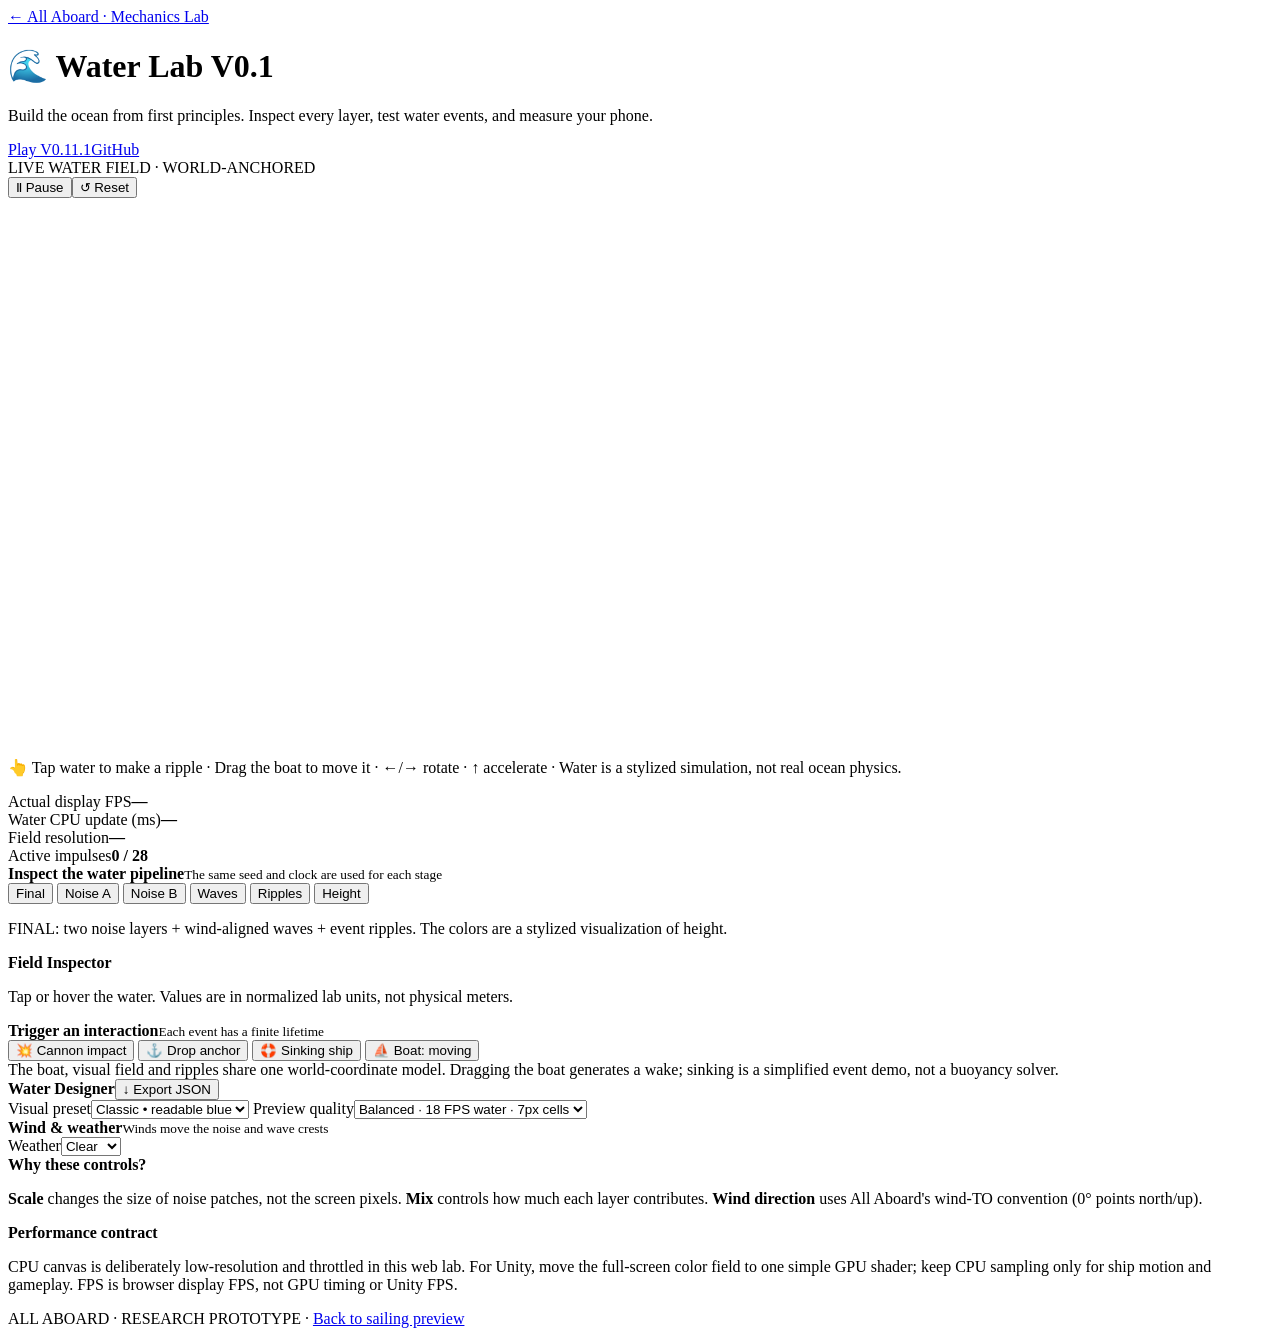
==== water-lab/index.html @ 834a72ac "feat(water-lab): add mobile interactive water inspector layout" ====
<!doctype html>
<html lang="en">
<head>
<meta charset="utf-8">
<meta name="viewport" content="width=device-width,initial-scale=1,viewport-fit=cover">
<meta name="theme-color" content="#081b30">
<title>All Aboard · Water Lab V0.1</title>
<link rel="stylesheet" href="./water-lab.css">
</head>
<body>
<div class="shell">
<header class="top">
 <div><a class="breadcrumb" href="../preview/v0.11.1/">← All Aboard · Mechanics Lab</a>
 <h1>🌊 Water Lab <span>V0.1</span></h1>
 <p>Build the ocean from first principles. Inspect every layer, test water events, and measure your phone.</p></div>
 <div class="top-links"><a href="../preview/v0.11.1/">Play V0.11.1</a><a href="https://github.com/DorManDel/AllAboard" target="_blank" rel="noopener">GitHub</a></div>
</header>
<div class="layout">
<section class="viewer pane">
 <div class="viewer-top">
  <div class="kicker">LIVE WATER FIELD · WORLD-ANCHORED</div>
  <div class="viewer-actions"><button id="pause" type="button">Ⅱ Pause</button><button id="reset" type="button">↺ Reset</button></div>
 </div>
 <canvas id="waterCanvas" width="720" height="540" tabindex="0" aria-label="Interactive top-down ocean. Tap to create ripples; arrows steer the boat."></canvas>
 <p class="hint">👆 Tap water to make a ripple · Drag the boat to move it · ←/→ rotate · ↑ accelerate · Water is a stylized simulation, not real ocean physics.</p>
 <div class="kpi-grid">
  <div class="kpi"><span>Actual display FPS</span><strong id="fps">—</strong></div>
  <div class="kpi"><span>Water CPU update (ms)</span><strong id="cpu">—</strong></div>
  <div class="kpi"><span>Field resolution</span><strong id="resolution">—</strong></div>
  <div class="kpi"><span>Active impulses</span><strong id="events">0 / 28</strong></div>
 </div>
 <div class="section-head"><strong>Inspect the water pipeline</strong><small>The same seed and clock are used for each stage</small></div>
 <div class="stage-tabs" role="group" aria-label="Water layer inspector">
  <button data-layer="beauty" class="selected">Final</button>
  <button data-layer="coarse">Noise A</button>
  <button data-layer="fine">Noise B</button>
  <button data-layer="wave">Waves</button>
  <button data-layer="ripple">Ripples</button>
  <button data-layer="height">Height</button>
 </div>
 <p id="layerInfo" class="info" role="status">FINAL: two noise layers + wind-aligned waves + event ripples. The colors are a stylized visualization of height.</p>
 <div class="sample-box">
  <strong>Field Inspector</strong>
  <p id="sample">Tap or hover the water. Values are in normalized lab units, not physical meters.</p>
 </div>
 <div class="section-head"><strong>Trigger an interaction</strong><small>Each event has a finite lifetime</small></div>
 <div class="events-grid">
  <button data-event="cannon">💥 Cannon impact</button>
  <button data-event="anchor">⚓ Drop anchor</button>
  <button data-event="sink">🛟 Sinking ship</button>
  <button id="toggleBoat">⛵ Boat: moving</button>
 </div>
 <div class="reference">The boat, visual field and ripples share one world-coordinate model. Dragging the boat generates a wake; sinking is a simplified event demo, not a buoyancy solver.</div>
</section>
<aside class="controls pane">
 <div class="section-head"><strong>Water Designer</strong><button id="export" type="button">↓ Export JSON</button></div>
 <label class="field">Visual preset<select id="preset">
   <option value="classic">Classic • readable blue</option>
   <option value="tropical">Tropical • turquoise</option>
   <option value="calm">Calm • soft movement</option>
   <option value="storm">Storm • dark & choppy</option>
 </select></label>
 <label class="field">Preview quality<select id="quality">
   <option value="eco">Eco · 12 FPS water · 10px cells</option>
   <option value="balanced" selected>Balanced · 18 FPS water · 7px cells</option>
   <option value="high">High · 24 FPS water · 5px cells</option>
 </select></label>
 <div class="section-head"><strong>Wind &amp; weather</strong><small>Winds move the noise and wave crests</small></div>
 <label class="field">Weather<select id="weather"><option value="clear">Clear</option><option value="rain">Rain</option><option value="squall">Squall</option></select></label>
 <div id="sliders"></div>
 <div class="tips"><strong>Why these controls?</strong><p><b>Scale</b> changes the size of noise patches, not the screen pixels. <b>Mix</b> controls how much each layer contributes. <b>Wind direction</b> uses All Aboard's wind-TO convention (0° points north/up).</p></div>
 <div class="tips"><strong>Performance contract</strong><p>CPU canvas is deliberately low-resolution and throttled in this web lab. For Unity, move the full-screen color field to one simple GPU shader; keep CPU sampling only for ship motion and gameplay. FPS is browser display FPS, not GPU timing or Unity FPS.</p></div>
</aside>
</div>
<footer>ALL ABOARD · RESEARCH PROTOTYPE · <a href="../preview/v0.11.1/">Back to sailing preview</a></footer>
</div>
<script src="./water-core.js"></script><script src="./water-lab.js"></script>
</body>
</html>
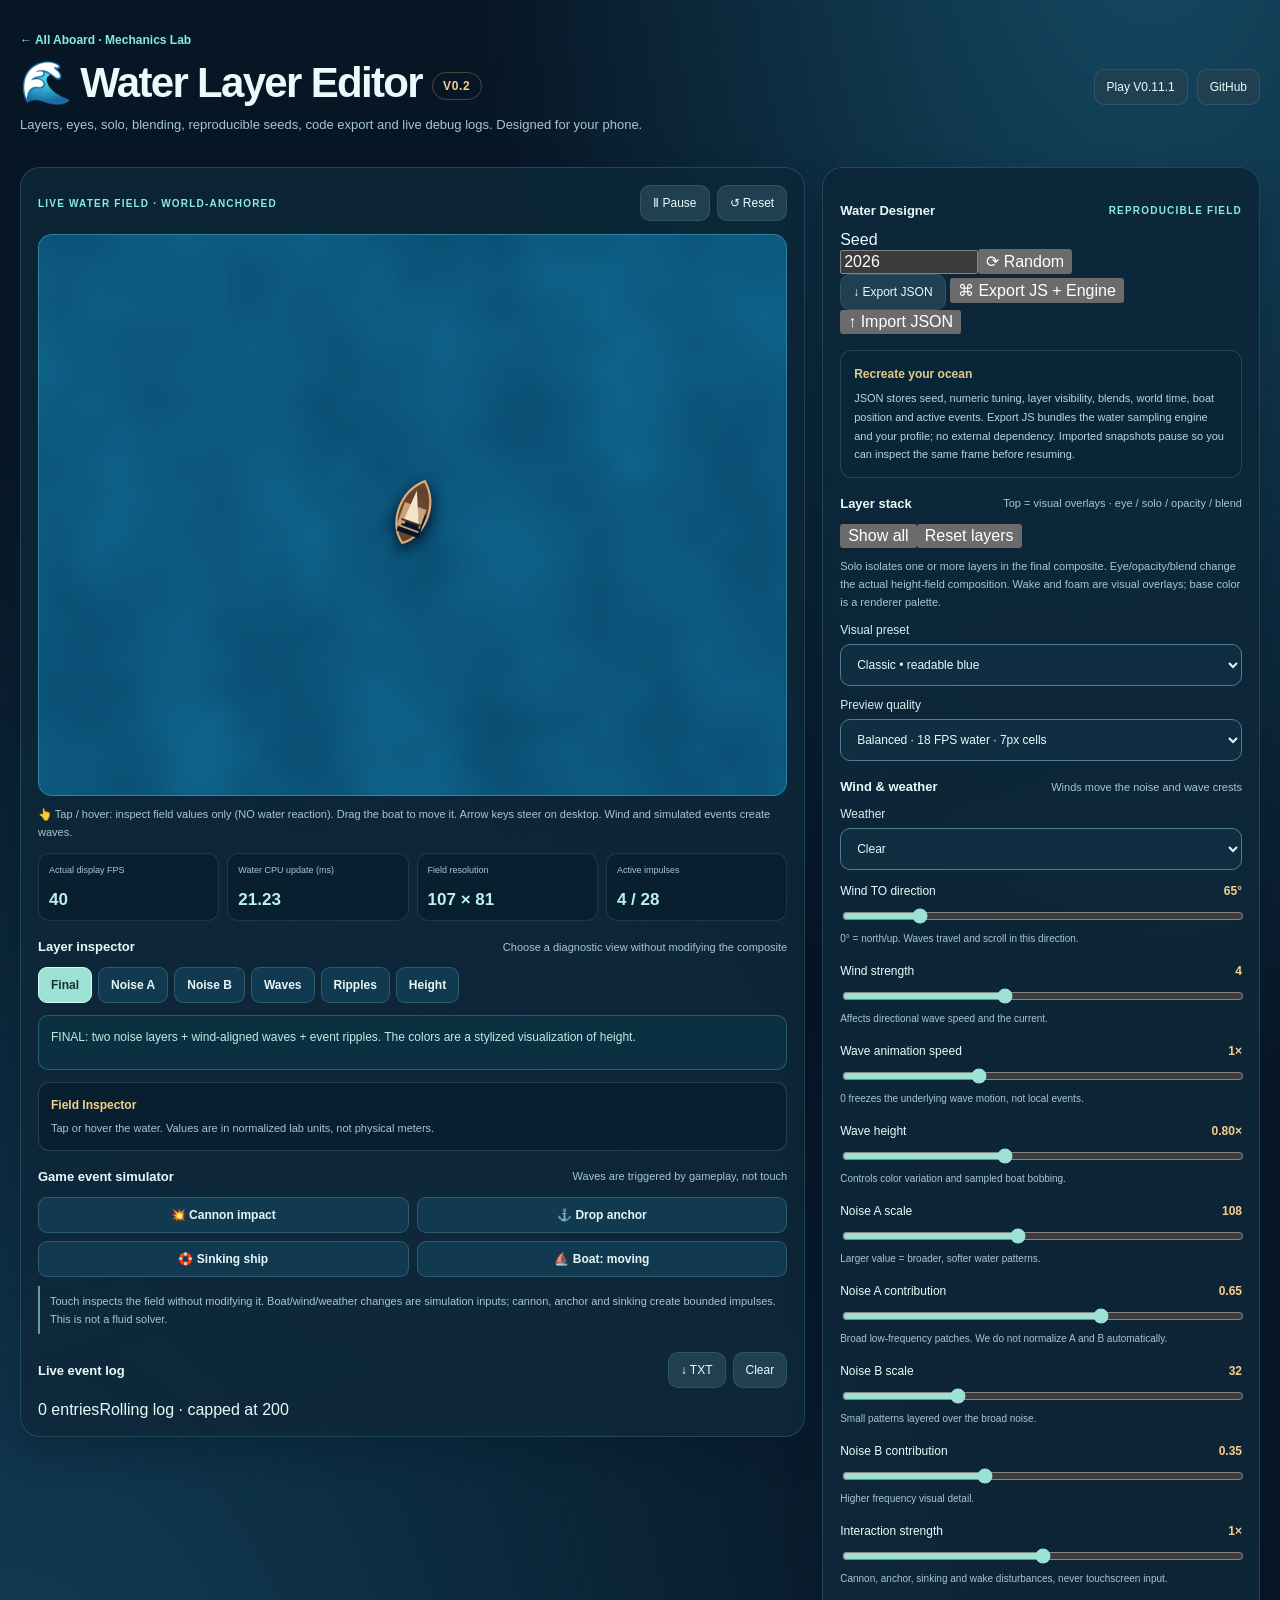
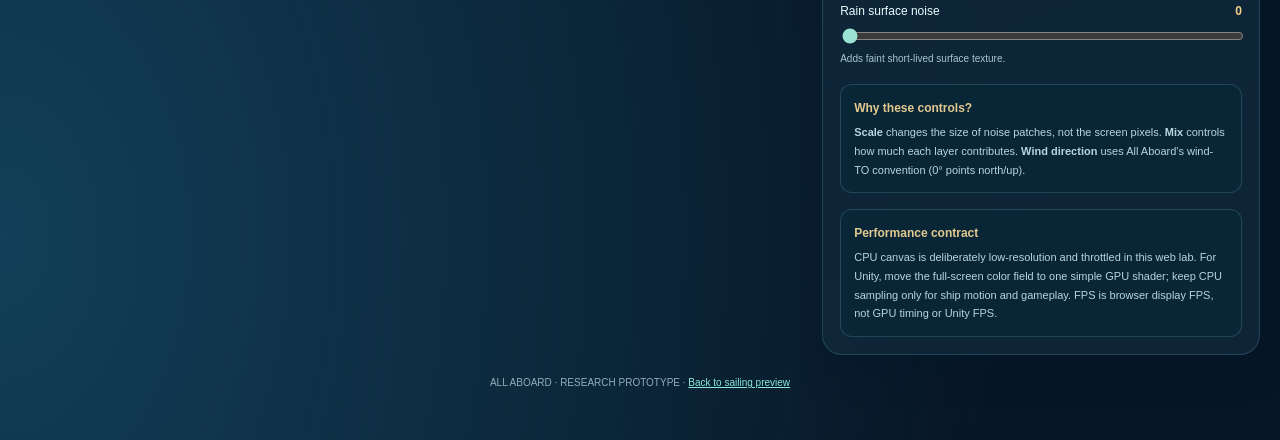
==== commit 636e445c: "feat(water-lab): add image-editor layer stack, seed, code import/export and live event log UI" ====
--- a/water-lab/index.html
+++ b/water-lab/index.html
@@ -4,15 +4,15 @@
 <meta charset="utf-8">
 <meta name="viewport" content="width=device-width,initial-scale=1,viewport-fit=cover">
 <meta name="theme-color" content="#081b30">
-<title>All Aboard · Water Lab V0.1</title>
+<title>All Aboard · Water Layer Editor V0.2</title>
 <link rel="stylesheet" href="./water-lab.css">
 </head>
 <body>
 <div class="shell">
 <header class="top">
  <div><a class="breadcrumb" href="../preview/v0.11.1/">← All Aboard · Mechanics Lab</a>
- <h1>🌊 Water Lab <span>V0.1</span></h1>
- <p>Build the ocean from first principles. Inspect every layer, test water events, and measure your phone.</p></div>
+ <h1>🌊 Water Layer Editor <span>V0.2</span></h1>
+ <p>Layers, eyes, solo, blending, reproducible seeds, code export and live debug logs. Designed for your phone.</p></div>
  <div class="top-links"><a href="../preview/v0.11.1/">Play V0.11.1</a><a href="https://github.com/DorManDel/AllAboard" target="_blank" rel="noopener">GitHub</a></div>
 </header>
 <div class="layout">
@@ -21,15 +21,15 @@
   <div class="kicker">LIVE WATER FIELD · WORLD-ANCHORED</div>
   <div class="viewer-actions"><button id="pause" type="button">Ⅱ Pause</button><button id="reset" type="button">↺ Reset</button></div>
  </div>
- <canvas id="waterCanvas" width="720" height="540" tabindex="0" aria-label="Interactive top-down ocean. Tap to create ripples; arrows steer the boat."></canvas>
- <p class="hint">👆 Tap water to make a ripple · Drag the boat to move it · ←/→ rotate · ↑ accelerate · Water is a stylized simulation, not real ocean physics.</p>
+ <canvas id="waterCanvas" width="720" height="540" tabindex="0" aria-label="Top-down ocean. Touch inspects water values, never generates ripples. Drag the boat to move it."></canvas>
+ <p class="hint">👆 Tap / hover: inspect field values only (NO water reaction). Drag the boat to move it. Arrow keys steer on desktop. Wind and simulated events create waves.</p>
  <div class="kpi-grid">
   <div class="kpi"><span>Actual display FPS</span><strong id="fps">—</strong></div>
   <div class="kpi"><span>Water CPU update (ms)</span><strong id="cpu">—</strong></div>
   <div class="kpi"><span>Field resolution</span><strong id="resolution">—</strong></div>
   <div class="kpi"><span>Active impulses</span><strong id="events">0 / 28</strong></div>
  </div>
- <div class="section-head"><strong>Inspect the water pipeline</strong><small>The same seed and clock are used for each stage</small></div>
+ <div class="section-head"><strong>Layer inspector</strong><small>Choose a diagnostic view without modifying the composite</small></div>
  <div class="stage-tabs" role="group" aria-label="Water layer inspector">
   <button data-layer="beauty" class="selected">Final</button>
   <button data-layer="coarse">Noise A</button>
@@ -43,17 +43,34 @@
   <strong>Field Inspector</strong>
   <p id="sample">Tap or hover the water. Values are in normalized lab units, not physical meters.</p>
  </div>
- <div class="section-head"><strong>Trigger an interaction</strong><small>Each event has a finite lifetime</small></div>
+ <div class="section-head"><strong>Game event simulator</strong><small>Waves are triggered by gameplay, not touch</small></div>
  <div class="events-grid">
   <button data-event="cannon">💥 Cannon impact</button>
   <button data-event="anchor">⚓ Drop anchor</button>
   <button data-event="sink">🛟 Sinking ship</button>
   <button id="toggleBoat">⛵ Boat: moving</button>
  </div>
- <div class="reference">The boat, visual field and ripples share one world-coordinate model. Dragging the boat generates a wake; sinking is a simplified event demo, not a buoyancy solver.</div>
+ <div class="reference">Touch inspects the field without modifying it. Boat/wind/weather changes are simulation inputs; cannon, anchor and sinking create bounded impulses. This is not a fluid solver.</div>
+ <section class="logger" aria-label="Live water debug logs">
+  <div class="section-head"><strong>Live event log</strong><div class="viewer-actions"><button id="logExport" type="button">↓ TXT</button><button id="logClear" type="button">Clear</button></div></div>
+  <div class="log-status"><span id="logCount">0 entries</span><span>Rolling log · capped at 200</span></div>
+  <div id="liveLog" class="log-list" role="log" aria-live="off" aria-label="Simulation events and performance"></div>
+ </section>
 </section>
 <aside class="controls pane">
- <div class="section-head"><strong>Water Designer</strong><button id="export" type="button">↓ Export JSON</button></div>
+ <div class="section-head"><strong>Water Designer</strong><span class="kicker">REPRODUCIBLE FIELD</span></div>
+ <div class="seed-field"><label for="waterSeed">Seed</label><div class="seed-row"><input id="waterSeed" type="number" min="-2147483648" max="2147483647" step="1" value="2026"><button id="randomSeed" type="button" title="Generate a new deterministic seed">⟳ Random</button></div></div>
+ <div class="export-grid">
+  <button id="export" type="button">↓ Export JSON</button>
+  <button id="exportCode" type="button">⌘ Export JS + Engine</button>
+  <button id="importConfigButton" type="button">↑ Import JSON</button>
+  <input id="importConfig" type="file" accept=".json,application/json" hidden>
+ </div>
+ <div class="tips compact"><strong>Recreate your ocean</strong><p>JSON stores seed, numeric tuning, layer visibility, blends, world time, boat position and active events. Export JS bundles the water sampling engine and your profile; no external dependency. Imported snapshots pause so you can inspect the same frame before resuming.</p></div>
+ <div class="section-head"><strong>Layer stack</strong><small>Top = visual overlays · eye / solo / opacity / blend</small></div>
+ <div id="layerStack" class="layer-stack" aria-label="Editable water layers"></div>
+ <div class="layer-toolbar"><button id="showAllLayers" type="button">Show all</button><button id="resetLayers" type="button">Reset layers</button></div>
+ <p class="hint">Solo isolates one or more layers in the final composite. Eye/opacity/blend change the actual height-field composition. Wake and foam are visual overlays; base color is a renderer palette.</p>
  <label class="field">Visual preset<select id="preset">
    <option value="classic">Classic • readable blue</option>
    <option value="tropical">Tropical • turquoise</option>
@@ -74,6 +91,6 @@
 </div>
 <footer>ALL ABOARD · RESEARCH PROTOTYPE · <a href="../preview/v0.11.1/">Back to sailing preview</a></footer>
 </div>
-<script src="./water-core.js"></script><script src="./water-lab.js"></script>
+<script src="./water-core.js"></script><script src="./water-lab.js"></script><script src="./water-editor.js"></script>
 </body>
 </html>
--- a/water-lab/water-lab.css
+++ b/water-lab/water-lab.css
@@ -0,0 +1,14 @@
+:root{font-family:Inter,ui-sans-serif,-apple-system,BlinkMacSystemFont,"Segoe UI",Arial,sans-serif;color-scheme:dark;--bg:#071625;--panel:#0e2839;--line:#3e74836b;--text:#e9fafb;--dim:#a5c6d1;--mint:#89ecdc;--gold:#f5cf8b}
+*{box-sizing:border-box}html{background:var(--bg)}body{margin:0;color:var(--text);background:radial-gradient(ellipse at 90% -10%,#164d67 0,transparent 42%),radial-gradient(ellipse at 0% 90%,#123f59 0,transparent 55%),var(--bg);min-height:100vh}
+.shell{max-width:1300px;margin:auto;padding:15px 20px 30px}.top{display:flex;justify-content:space-between;gap:20px;align-items:center;margin:15px 0 24px}.breadcrumb{color:var(--mint);font-size:12px;text-decoration:none;font-weight:700}.top h1{font-size:clamp(27px,4vw,42px);margin:10px 0 4px;letter-spacing:-.04em}.top h1 span{font-size:12px;border-radius:100px;border:1px solid #c9a46b55;color:var(--gold);padding:6px 10px;vertical-align:middle;letter-spacing:.06em}.top p{color:var(--dim);font-size:13px;margin:8px 0;line-height:1.55}.top-links{display:flex;gap:9px;flex-wrap:wrap}.top-links a,.top button,.viewer-actions button,#export{color:var(--text);text-decoration:none;padding:10px 12px;border:1px solid var(--line);background:#204052;border-radius:10px;font-size:12px;white-space:nowrap}
+.layout{display:grid;grid-template-columns:minmax(0,1.65fr) minmax(275px,.92fr);gap:17px;align-items:start}.pane{min-width:0;border:1px solid var(--line);background:linear-gradient(160deg,#0b2638ee,#10283ad9);border-radius:20px;box-shadow:0 16px 35px #00172850;padding:17px}.viewer-top,.section-head{display:flex;align-items:center;justify-content:space-between;gap:10px;margin-bottom:13px}.section-head{margin-top:18px}.section-head strong{font-size:13px}.section-head small{font-size:11px;color:var(--dim);text-align:right}.kicker{font-size:10px;letter-spacing:.12em;font-weight:800;color:var(--mint)}.viewer-actions{display:flex;gap:7px}
+button,select,input{font:inherit}button{cursor:pointer}button:focus-visible,select:focus-visible,input:focus-visible,canvas:focus-visible{outline:2px solid var(--mint);outline-offset:2px}button:active{transform:translateY(1px)}button:hover{border-color:#a1dcdb!important}
+#waterCanvas{width:100%;height:auto;aspect-ratio:4/3;display:block;touch-action:none;border-radius:14px;border:1px solid #8ce2e044;background:#0c6384;user-select:none}
+.hint,.reference{font-size:11px;color:var(--dim);line-height:1.65;margin:9px 0 12px}.reference{border-left:2px solid #a4e8e999;padding:6px 10px}.kpi-grid{display:grid;grid-template-columns:repeat(4,minmax(0,1fr));gap:8px}.kpi{background:#081f2f;border:1px solid #32637a62;border-radius:11px;padding:10px}.kpi span{display:block;font-size:9px;color:var(--dim);line-height:1.4;min-height:26px}.kpi strong{font-size:17px;font-variant-numeric:tabular-nums;color:#baf2eb}
+.stage-tabs{display:flex;flex-wrap:wrap;gap:6px}.stage-tabs button,.events-grid button{border:1px solid #6095a25f;border-radius:9px;padding:10px 12px;background:#113a51;color:#e7f6f8;font-size:12px;font-weight:650}.stage-tabs button.selected{color:#152d3a;background:#9ce2d4;border-color:#d5fcf2}.info{border:1px solid #5798a56b;background:#0a3042;border-radius:10px;padding:12px;color:#c2e9e6;font-size:12px;line-height:1.55;min-height:55px}.sample-box{background:#081f2f;border:1px solid var(--line);padding:12px;border-radius:11px}.sample-box strong{color:var(--gold);font-size:12px}.sample-box p{font-size:11px;color:var(--dim);line-height:1.6;margin:7px 0 0;font-variant-numeric:tabular-nums}
+.events-grid{display:grid;grid-template-columns:repeat(2,minmax(0,1fr));gap:8px}
+.field{display:flex;flex-direction:column;gap:7px;font-size:12px;color:#d7eeee;margin:12px 0}.field select{width:100%;padding:12px;background:#102e41;border:1px solid #507d8f;border-radius:10px;color:#eaf9fb}.param{margin:14px 0 18px}.param-head{display:flex;justify-content:space-between;gap:8px;margin-bottom:8px;font-size:12px}.param-head output{color:var(--gold);font-variant-numeric:tabular-nums;font-weight:700}.param input[type=range]{width:100%;accent-color:#9ce2d4;touch-action:pan-y}.param .param-tip{color:var(--dim);font-size:10px;line-height:1.4;margin-top:4px}
+.tips{margin:16px 0 0;padding:13px;border:1px solid #48798b66;border-radius:12px;background:#092636}.tips strong{font-size:12px;color:#e2c990}.tips p{font-size:11px;color:#bad4df;line-height:1.7;margin:7px 0 0}footer{text-align:center;color:#91adbc;font-size:10px;padding:22px}footer a{color:#89ead8}
+@media(max-width:900px){.layout{grid-template-columns:1fr}.shell{max-width:690px}.pane{padding:13px}.top{align-items:flex-start;flex-direction:column}.top-links{width:100%}.top-links a{flex:1;text-align:center}}
+@media(max-width:490px){.shell{padding:12px}.top{margin:10px 0 18px}.pane{border-radius:16px}.kpi-grid{grid-template-columns:repeat(2,1fr)}#waterCanvas{aspect-ratio:3/4}.stage-tabs button{font-size:11px;padding:9px}.events-grid button{padding:12px 7px;font-size:11px}.viewer-actions button{font-size:11px;padding:9px}}
+@media(prefers-reduced-motion:reduce){*{scroll-behavior:auto!important}}
